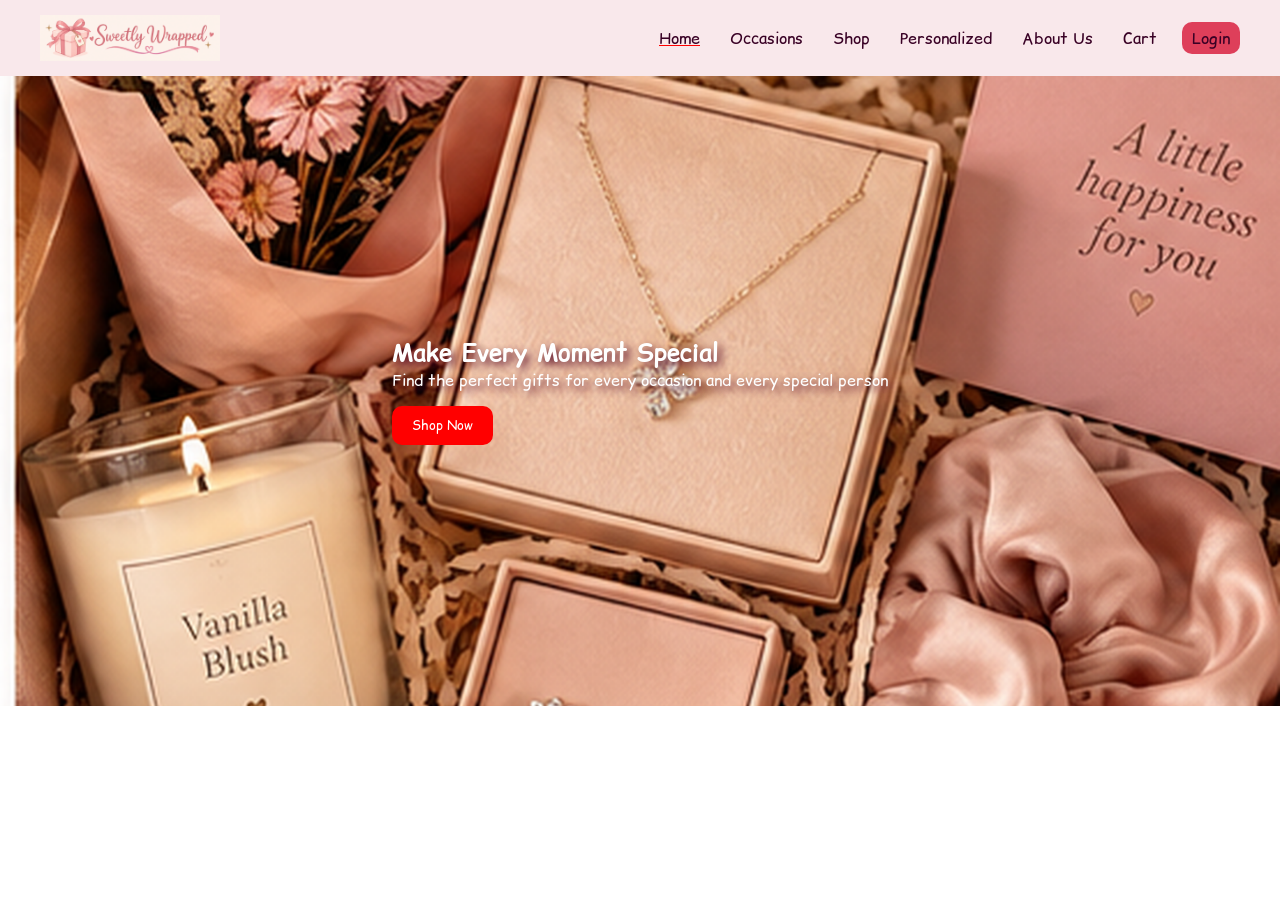
==== index.html @ 9449c94b "first commit" ====
<!DOCTYPE html>
<html lang="en">

<head>
    <meta charset="UTF-8">
    <meta name="viewport" content="width=device-width, initial-scale=1.0">
    <title>Sweetly Wrapped</title>
    <link rel="stylesheet" href="css/style.css">
    <link rel="shortcut icon" href="images/logo.png" type="image/x-icon">

    <link rel="preconnect" href="https://fonts.googleapis.com">
    <link rel="preconnect" href="https://fonts.gstatic.com" crossorigin>
    <link
        href="https://fonts.googleapis.com/css2?family=Comic+Relief:wght@400;700&family=Roboto:ital,wght@0,100..900;1,100..900&family=Rubik:ital,wght@0,300..900;1,300..900&display=swap"
        rel="stylesheet">

<body>

    <header>
        <nav>
            <div>

                <img src="images/logo.png" alt="Logo" width="180px" title="sweetly wrapped logo">


                <ul id="navMenu">
                    <li><a href="index.html" class="active">Home</a></li>
                    <li><a href="occasions.html">Occasions</a></li>
                    <li><a href="shop.html">Shop</a></li>
                    <li><a href="personalized.html">Personalized </a></li>
                    <li><a href="aboutus.html">About Us</a></li>
                    <li><a href="cart.html">Cart <i class="fa-solid fa-cart-shopping"></i></a></li>
                    <li><a href="login.html">Login <i class="fa-solid fa-right-to-bracket"></i></a></li>
                </ul>
            </div>
        </nav>
    </header>

    <!-- Hero Section -->
    <section class="hero">
        <div class="hero-content">
            <h1>Make Every Moment Special</h1>
            <p>Find the perfect gifts for every occasion and every special person</p>
            <button>Shop Now</button>

        </div>
    </section>

</body>

</html>
---- css/style.css ----
* {
    margin: 0;
    padding: 0;
    box-sizing: border-box;
    font-family: "Comic Relief", system-ui;

}

nav div a {
    text-decoration: none;
    color: rgb(57, 1, 37);
    /*background-color: aquamarine;*/
    padding: 5px;
}

nav div {
    display: flex;
    justify-content: space-between;
    align-items: center;
    background-color: rgb(249, 232, 235);
    padding: 15px 40px;
}

ul {
    display: flex;
    list-style: none;
    gap: 20px;
}

a:hover {
    color: rgb(240, 31, 170);
}

nav div li:last-child a {
    background-color: rgb(222, 63, 90);
    padding: 5px 10px;
    border-radius: 10px;

}

nav div li:last-child a:hover {
    color: rgb(57, 1, 37);
    background-color: rgb(179, 82, 98);
}

nav div h2 {
    color: white;
}

.active {
    text-decoration: underline red;
}

.hero {
    height: 70vh;
    background: url('../images/hero2.png');
    background-size: cover;
    background-repeat: no-repeat;
    display: flex;
    justify-content: center;
    align-items: center;
    color: white;
    text-shadow: 4px 4px 8px#5a0d27;
}

.hero button {
    background-color: red;
    color: white;
    /* tb lr */
    padding: 10px 20px;
    border: none;
    border-radius: 10px;
    margin-top: 15px;
    cursor: pointer;
}

.hero button:hover {
    background-color: darkred;
}


/* LOGIN */
/* Common Background */
.login-container,
.signup-container {
    min-height: calc(100vh - 100px);
    display: flex;
    justify-content: center;
    align-items: center;
    padding: 40px 20px;
    background: #fff0f5;
}

/* Login & Signup Box */
.login-box,
.signup-box {
    background: white;
    width: 400px;
    padding: 40px;
    border-radius: 20px;
    box-shadow: 0 10px 30px rgba(214, 51, 108, 0.15);
}

/* Heading */
.login-box h1,
.signup-box h1 {
    text-align: center;
    color: #d6336c;
    margin-bottom: 10px;
    font-family: "Rubik", sans-serif;
}

/* Subtitle */
.login-box .subtitle,
.signup-box .subtitle {
    text-align: center;
    color: #777;
    margin-bottom: 30px;
    font-family: "Roboto", sans-serif;
}

/* Form */
.login-box form,
.signup-box form {
    display: flex;
    flex-direction: column;
}

/* Labels */
.login-box form label,
.signup-box form label {
    color: #555;
    font-weight: bold;
    margin-bottom: 7px;
    font-family: "Roboto", sans-serif;
}

/* Input Fields */
.login-box input[type="email"],
.login-box input[type="password"],
.signup-box input[type="text"],
.signup-box input[type="email"],
.signup-box input[type="password"] {
    padding: 13px;
    border: 1px solid #f3b6c9;
    border-radius: 8px;
    margin-bottom: 18px;
    font-size: 14px;
    outline: none;
    font-family: "Roboto", sans-serif;
}

/* Input Focus */
.login-box input:focus,
.signup-box input:focus {
    border-color: #d6336c;
    box-shadow: 0 0 5px rgba(214, 51, 108, 0.15);
}

/* Remember Me + Forgot Password */
.options {
    display: flex;
    justify-content: space-between;
    align-items: center;
    margin-bottom: 25px;
    font-size: 13px;
}

/* Remember Me */
.remember {
    display: flex;
    align-items: center;
    gap: 5px;
}

.remember input {
    accent-color: #d6336c;
}

/* Links */
.options a,
.signup a,
.login a {
    color: #d6336c;
    text-decoration: none;
    font-weight: bold;
}

.options a:hover,
.signup a:hover,
.login a:hover {
    text-decoration: underline;
}

/* Button */
.login-box button,
.signup-box button {
    background: #d6336c;
    color: white;
    border: none;
    padding: 14px;
    border-radius: 8px;
    font-size: 16px;
    font-weight: bold;
    cursor: pointer;
    transition: 0.3s;
}

/* Button Hover */
.login-box button:hover,
.signup-box button:hover {
    background: #5a0d27;
   
}

/* Bottom Text */
.signup,
.login {
    text-align: center;
    margin-top: 25px;
    color: #777;
    font-size: 14px;
    font-family: "Roboto", sans-serif;
}
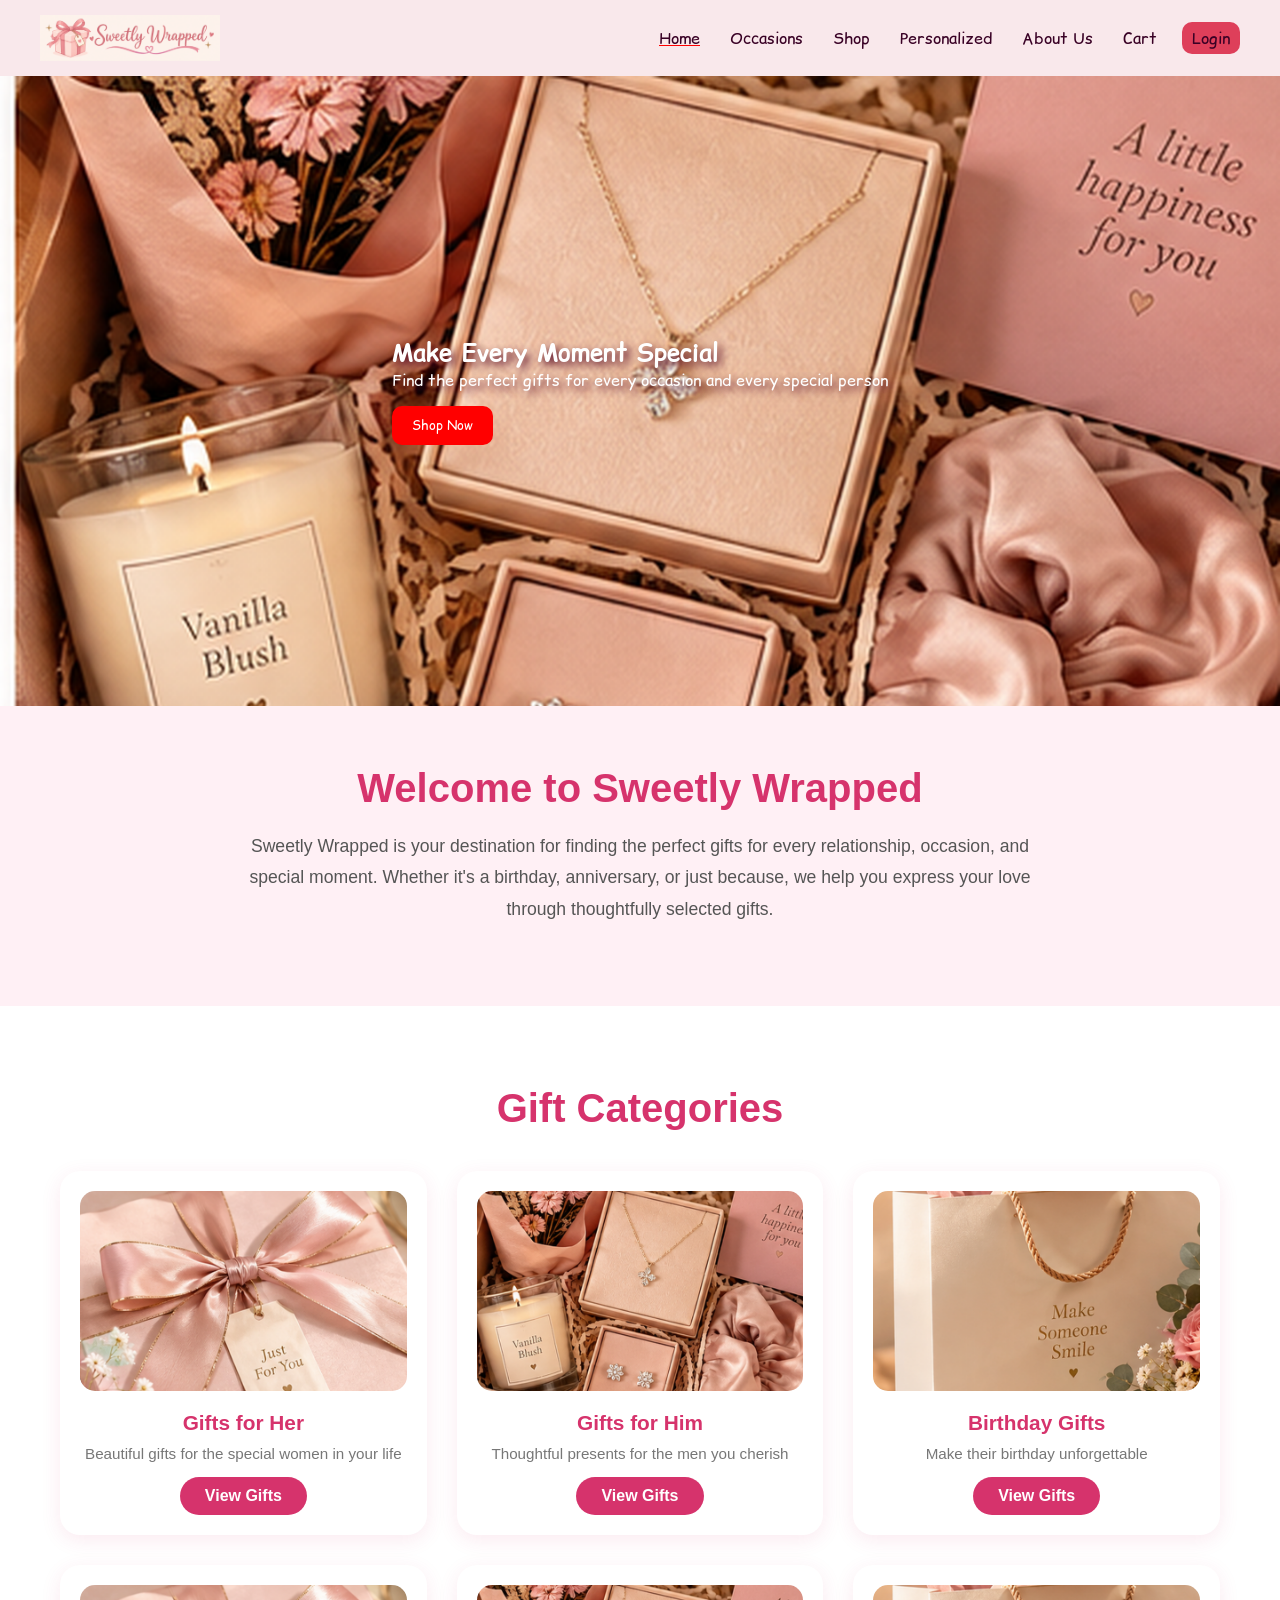
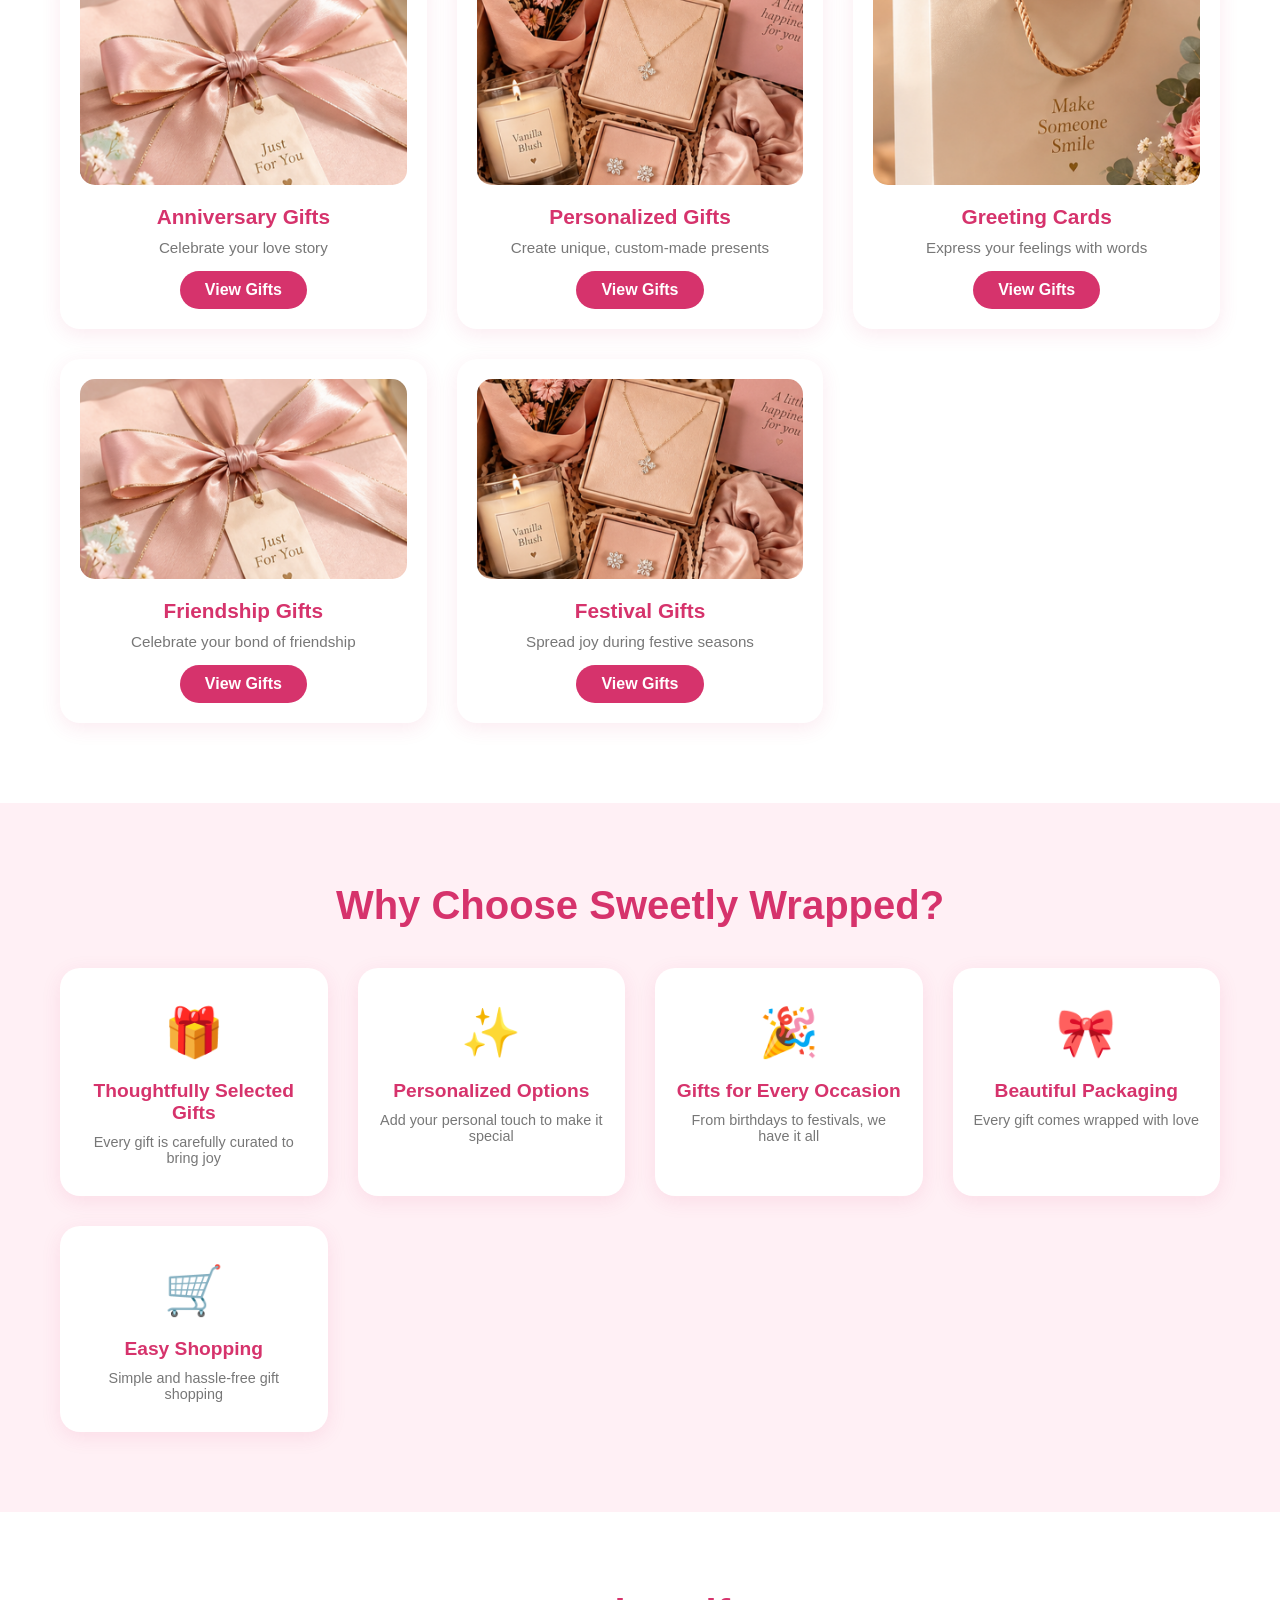
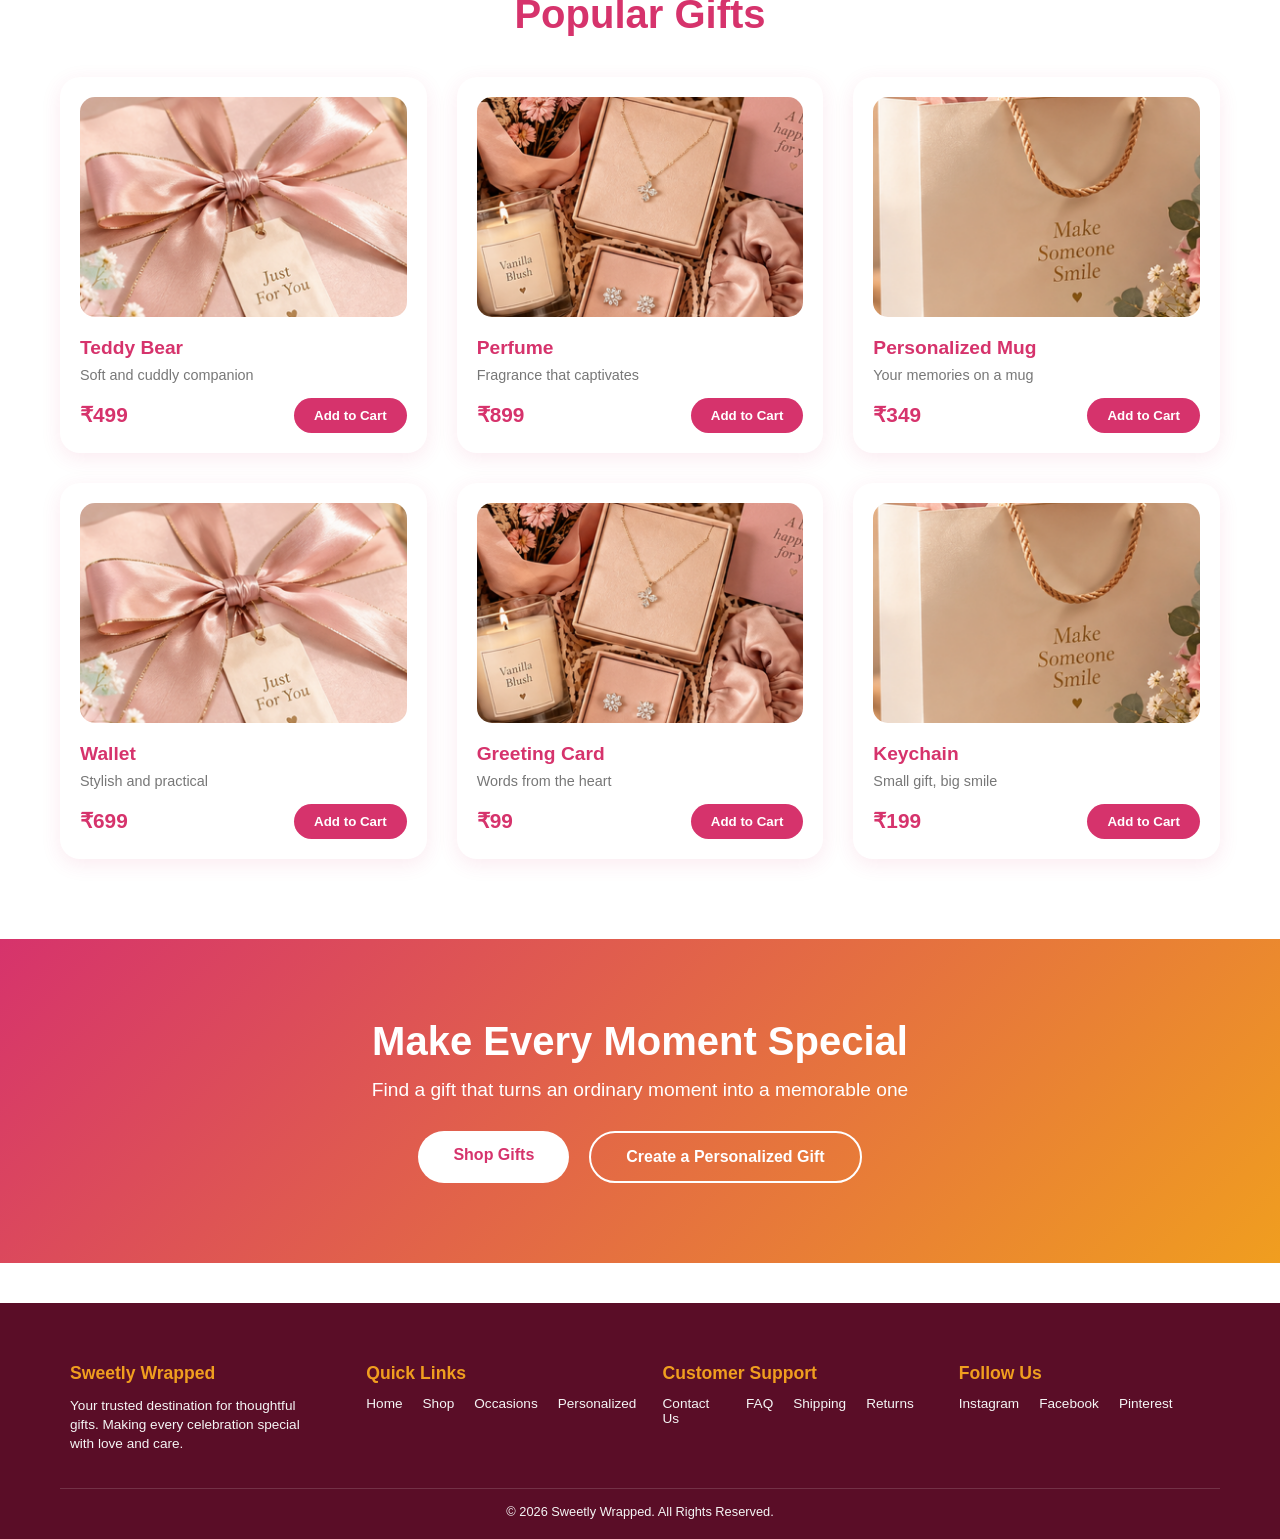
==== commit 17ae0307: "updated project" ====
--- a/index.html
+++ b/index.html
@@ -46,6 +46,221 @@
         </div>
     </section>
 
+    <!-- About Section -->
+    <section class="about-section">
+        <div class="container">
+            <h2>Welcome to Sweetly Wrapped</h2>
+            <p>Sweetly Wrapped is your destination for finding the perfect gifts for every relationship, occasion, and special moment. Whether it's a birthday, anniversary, or just because, we help you express your love through thoughtfully selected gifts.</p>
+        </div>
+    </section>
+
+    <!-- Gift Categories Section -->
+    <section class="categories-section">
+        <div class="container">
+            <h2 class="section-title">Gift Categories</h2>
+            <div class="categories-grid">
+                <div class="category-card">
+                    <img src="images/hero1.png" alt="Gifts for Her">
+                    <h3>Gifts for Her</h3>
+                    <p>Beautiful gifts for the special women in your life</p>
+                    <a href="shop.html" class="btn-view">View Gifts</a>
+                </div>
+                <div class="category-card">
+                    <img src="images/hero2.png" alt="Gifts for Him">
+                    <h3>Gifts for Him</h3>
+                    <p>Thoughtful presents for the men you cherish</p>
+                    <a href="shop.html" class="btn-view">View Gifts</a>
+                </div>
+                <div class="category-card">
+                    <img src="images/hero3.png" alt="Birthday Gifts">
+                    <h3>Birthday Gifts</h3>
+                    <p>Make their birthday unforgettable</p>
+                    <a href="occasions.html" class="btn-view">View Gifts</a>
+                </div>
+                <div class="category-card">
+                    <img src="images/hero1.png" alt="Anniversary Gifts">
+                    <h3>Anniversary Gifts</h3>
+                    <p>Celebrate your love story</p>
+                    <a href="occasions.html" class="btn-view">View Gifts</a>
+                </div>
+                <div class="category-card">
+                    <img src="images/hero2.png" alt="Personalized Gifts">
+                    <h3>Personalized Gifts</h3>
+                    <p>Create unique, custom-made presents</p>
+                    <a href="personalized.html" class="btn-view">View Gifts</a>
+                </div>
+                <div class="category-card">
+                    <img src="images/hero3.png" alt="Greeting Cards">
+                    <h3>Greeting Cards</h3>
+                    <p>Express your feelings with words</p>
+                    <a href="shop.html" class="btn-view">View Gifts</a>
+                </div>
+                <div class="category-card">
+                    <img src="images/hero1.png" alt="Friendship Gifts">
+                    <h3>Friendship Gifts</h3>
+                    <p>Celebrate your bond of friendship</p>
+                    <a href="occasions.html" class="btn-view">View Gifts</a>
+                </div>
+                <div class="category-card">
+                    <img src="images/hero2.png" alt="Festival Gifts">
+                    <h3>Festival Gifts</h3>
+                    <p>Spread joy during festive seasons</p>
+                    <a href="occasions.html" class="btn-view">View Gifts</a>
+                </div>
+            </div>
+        </div>
+    </section>
+
+    <!-- Why Choose Us Section -->
+    <section class="features-section">
+        <div class="container">
+            <h2 class="section-title">Why Choose Sweetly Wrapped?</h2>
+            <div class="features-grid">
+                <div class="feature-card">
+                    <div class="feature-icon">🎁</div>
+                    <h3>Thoughtfully Selected Gifts</h3>
+                    <p>Every gift is carefully curated to bring joy</p>
+                </div>
+                <div class="feature-card">
+                    <div class="feature-icon">✨</div>
+                    <h3>Personalized Options</h3>
+                    <p>Add your personal touch to make it special</p>
+                </div>
+                <div class="feature-card">
+                    <div class="feature-icon">🎉</div>
+                    <h3>Gifts for Every Occasion</h3>
+                    <p>From birthdays to festivals, we have it all</p>
+                </div>
+                <div class="feature-card">
+                    <div class="feature-icon">🎀</div>
+                    <h3>Beautiful Packaging</h3>
+                    <p>Every gift comes wrapped with love</p>
+                </div>
+                <div class="feature-card">
+                    <div class="feature-icon">🛒</div>
+                    <h3>Easy Shopping</h3>
+                    <p>Simple and hassle-free gift shopping</p>
+                </div>
+            </div>
+        </div>
+    </section>
+
+    <!-- Popular Gifts Section -->
+    <section class="popular-section">
+        <div class="container">
+            <h2 class="section-title">Popular Gifts</h2>
+            <div class="products-grid">
+                <div class="product-card">
+                    <img src="images/hero1.png" alt="Teddy Bear">
+                    <h3>Teddy Bear</h3>
+                    <p>Soft and cuddly companion</p>
+                    <div class="product-footer">
+                        <span class="price">₹499</span>
+                        <button class="btn-add-cart">Add to Cart</button>
+                    </div>
+                </div>
+                <div class="product-card">
+                    <img src="images/hero2.png" alt="Perfume">
+                    <h3>Perfume</h3>
+                    <p>Fragrance that captivates</p>
+                    <div class="product-footer">
+                        <span class="price">₹899</span>
+                        <button class="btn-add-cart">Add to Cart</button>
+                    </div>
+                </div>
+                <div class="product-card">
+                    <img src="images/hero3.png" alt="Personalized Mug">
+                    <h3>Personalized Mug</h3>
+                    <p>Your memories on a mug</p>
+                    <div class="product-footer">
+                        <span class="price">₹349</span>
+                        <button class="btn-add-cart">Add to Cart</button>
+                    </div>
+                </div>
+                <div class="product-card">
+                    <img src="images/hero1.png" alt="Wallet">
+                    <h3>Wallet</h3>
+                    <p>Stylish and practical</p>
+                    <div class="product-footer">
+                        <span class="price">₹699</span>
+                        <button class="btn-add-cart">Add to Cart</button>
+                    </div>
+                </div>
+                <div class="product-card">
+                    <img src="images/hero2.png" alt="Greeting Card">
+                    <h3>Greeting Card</h3>
+                    <p>Words from the heart</p>
+                    <div class="product-footer">
+                        <span class="price">₹99</span>
+                        <button class="btn-add-cart">Add to Cart</button>
+                    </div>
+                </div>
+                <div class="product-card">
+                    <img src="images/hero3.png" alt="Keychain">
+                    <h3>Keychain</h3>
+                    <p>Small gift, big smile</p>
+                    <div class="product-footer">
+                        <span class="price">₹199</span>
+                        <button class="btn-add-cart">Add to Cart</button>
+                    </div>
+                </div>
+            </div>
+        </div>
+    </section>
+
+    <!-- CTA Section -->
+    <section class="cta-section">
+        <div class="container">
+            <h2>Make Every Moment Special</h2>
+            <p>Find a gift that turns an ordinary moment into a memorable one</p>
+            <div class="cta-buttons">
+                <a href="shop.html" class="btn-primary">Shop Gifts</a>
+                <a href="personalized.html" class="btn-secondary">Create a Personalized Gift</a>
+            </div>
+        </div>
+    </section>
+
+    <!-- Footer -->
+    <footer class="footer">
+        <div class="container">
+            <div class="footer-content">
+                <div class="footer-section">
+                    <h3>Sweetly Wrapped</h3>
+                    <p>Your trusted destination for thoughtful gifts. Making every celebration special with love and care.</p>
+                </div>
+                <div class="footer-section">
+                    <h3>Quick Links</h3>
+                    <ul>
+                        <li><a href="index.html">Home</a></li>
+                        <li><a href="shop.html">Shop</a></li>
+                        <li><a href="occasions.html">Occasions</a></li>
+                        <li><a href="personalized.html">Personalized</a></li>
+                    </ul>
+                </div>
+                <div class="footer-section">
+                    <h3>Customer Support</h3>
+                    <ul>
+                        <li><a href="#">Contact Us</a></li>
+                        <li><a href="#">FAQ</a></li>
+                        <li><a href="#">Shipping</a></li>
+                        <li><a href="#">Returns</a></li>
+                    </ul>
+                </div>
+                <div class="footer-section">
+                    <h3>Follow Us</h3>
+                    <ul>
+                        <li><a href="#">Instagram</a></li>
+                        <li><a href="#">Facebook</a></li>
+                        <li><a href="#">Pinterest</a></li>
+                    </ul>
+                </div>
+            </div>
+            <div class="footer-bottom">
+                <p>&copy; 2026 Sweetly Wrapped. All Rights Reserved.</p>
+            </div>
+        </div>
+    </footer>
+
 </body>
 
 </html>
--- a/css/style.css
+++ b/css/style.css
@@ -221,4 +221,837 @@
     color: #777;
     font-size: 14px;
     font-family: "Roboto", sans-serif;
+}
+
+/* Container */
+.container {
+    max-width: 1200px;
+    margin: 0 auto;
+    padding: 0 20px;
+}
+
+/* About Section */
+.about-section {
+    padding: 60px 20px;
+    background: #fff0f5;
+    text-align: center;
+}
+
+.about-section h2 {
+    color: #d6336c;
+    font-size: 2.5rem;
+    margin-bottom: 20px;
+    font-family: "Rubik", sans-serif;
+}
+
+.about-section p {
+    color: #555;
+    font-size: 1.1rem;
+    max-width: 800px;
+    margin: 0 auto 20px;
+    line-height: 1.8;
+    font-family: "Roboto", sans-serif;
+}
+
+/* Values Grid */
+.values-grid {
+    display: grid;
+    grid-template-columns: repeat(auto-fit, minmax(300px, 1fr));
+    gap: 30px;
+    max-width: 1000px;
+    margin: 0 auto;
+}
+
+.value-item {
+    background: white;
+    padding: 30px;
+    border-radius: 15px;
+    box-shadow: 0 5px 15px rgba(214, 51, 108, 0.1);
+    text-align: left;
+}
+
+.value-item h3 {
+    color: #d6336c;
+    font-size: 1.3rem;
+    margin-bottom: 10px;
+    font-family: "Rubik", sans-serif;
+}
+
+.value-item p {
+    color: #777;
+    font-size: 0.95rem;
+    line-height: 1.6;
+    margin: 0;
+    font-family: "Roboto", sans-serif;
+}
+
+/* Contact Info */
+.contact-info {
+    display: grid;
+    grid-template-columns: repeat(auto-fit, minmax(250px, 1fr));
+    gap: 30px;
+    max-width: 800px;
+    margin: 0 auto;
+}
+
+.contact-item {
+    background: white;
+    padding: 30px;
+    border-radius: 15px;
+    box-shadow: 0 5px 15px rgba(214, 51, 108, 0.1);
+}
+
+.contact-item h3 {
+    color: #d6336c;
+    font-size: 1.2rem;
+    margin-bottom: 10px;
+    font-family: "Rubik", sans-serif;
+}
+
+.contact-item p {
+    color: #777;
+    font-size: 1rem;
+    margin: 0;
+    font-family: "Roboto", sans-serif;
+}
+
+/* Section Titles */
+.section-title {
+    text-align: center;
+    color: #d6336c;
+    font-size: 2.5rem;
+    margin-bottom: 40px;
+    font-family: "Rubik", sans-serif;
+}
+
+/* Categories Section */
+.categories-section {
+    padding: 80px 20px;
+    background: #fff;
+}
+
+.categories-grid {
+    display: grid;
+    grid-template-columns: repeat(auto-fit, minmax(280px, 1fr));
+    gap: 30px;
+}
+
+.category-card {
+    background: #fff;
+    border-radius: 20px;
+    padding: 20px;
+    box-shadow: 0 5px 20px rgba(214, 51, 108, 0.1);
+    text-align: center;
+    transition: transform 0.3s, box-shadow 0.3s;
+}
+
+.category-card:hover {
+    transform: translateY(-10px);
+    box-shadow: 0 10px 30px rgba(214, 51, 108, 0.2);
+}
+
+.category-card img {
+    width: 100%;
+    height: 200px;
+    object-fit: cover;
+    border-radius: 15px;
+    margin-bottom: 15px;
+}
+
+.category-card h3 {
+    color: #d6336c;
+    font-size: 1.3rem;
+    margin-bottom: 10px;
+    font-family: "Rubik", sans-serif;
+}
+
+.category-card p {
+    color: #777;
+    font-size: 0.95rem;
+    margin-bottom: 15px;
+    font-family: "Roboto", sans-serif;
+}
+
+.btn-view {
+    display: inline-block;
+    background: #d6336c;
+    color: white;
+    padding: 10px 25px;
+    border-radius: 25px;
+    text-decoration: none;
+    font-weight: bold;
+    transition: background 0.3s;
+    font-family: "Roboto", sans-serif;
+}
+
+.btn-view:hover {
+    background: #5a0d27;
+}
+
+/* Features Section */
+.features-section {
+    padding: 80px 20px;
+    background: #fff0f5;
+}
+
+.features-grid {
+    display: grid;
+    grid-template-columns: repeat(auto-fit, minmax(220px, 1fr));
+    gap: 30px;
+}
+
+.feature-card {
+    background: white;
+    border-radius: 20px;
+    padding: 30px 20px;
+    text-align: center;
+    box-shadow: 0 5px 20px rgba(214, 51, 108, 0.1);
+    transition: transform 0.3s;
+}
+
+.feature-card:hover {
+    transform: translateY(-5px);
+}
+
+.feature-icon {
+    font-size: 3rem;
+    margin-bottom: 15px;
+}
+
+.feature-card h3 {
+    color: #d6336c;
+    font-size: 1.2rem;
+    margin-bottom: 10px;
+    font-family: "Rubik", sans-serif;
+}
+
+.feature-card p {
+    color: #777;
+    font-size: 0.9rem;
+    font-family: "Roboto", sans-serif;
+}
+
+/* Popular Section */
+.popular-section {
+    padding: 80px 20px;
+    background: #fff;
+}
+
+.products-grid {
+    display: grid;
+    grid-template-columns: repeat(auto-fit, minmax(280px, 1fr));
+    gap: 30px;
+}
+
+.product-card {
+    background: white;
+    border-radius: 20px;
+    padding: 20px;
+    box-shadow: 0 5px 20px rgba(214, 51, 108, 0.1);
+    transition: transform 0.3s, box-shadow 0.3s;
+}
+
+.product-card:hover {
+    transform: translateY(-10px);
+    box-shadow: 0 10px 30px rgba(214, 51, 108, 0.2);
+}
+
+.product-card img {
+    width: 100%;
+    height: 220px;
+    object-fit: cover;
+    border-radius: 15px;
+    margin-bottom: 15px;
+}
+
+.product-card h3 {
+    color: #d6336c;
+    font-size: 1.2rem;
+    margin-bottom: 8px;
+    font-family: "Rubik", sans-serif;
+}
+
+.product-card p {
+    color: #777;
+    font-size: 0.9rem;
+    margin-bottom: 15px;
+    font-family: "Roboto", sans-serif;
+}
+
+.product-footer {
+    display: flex;
+    justify-content: space-between;
+    align-items: center;
+}
+
+.price {
+    color: #d6336c;
+    font-size: 1.3rem;
+    font-weight: bold;
+    font-family: "Rubik", sans-serif;
+}
+
+.btn-add-cart {
+    background: #d6336c;
+    color: white;
+    border: none;
+    padding: 10px 20px;
+    border-radius: 25px;
+    cursor: pointer;
+    font-weight: bold;
+    transition: background 0.3s;
+    font-family: "Roboto", sans-serif;
+}
+
+.btn-add-cart:hover {
+    background: #5a0d27;
+}
+
+/* CTA Section */
+.cta-section {
+    padding: 80px 20px;
+    background: linear-gradient(135deg, #d6336c 0%, #f09e1f 100%);
+    text-align: center;
+    color: white;
+}
+
+.cta-section h2 {
+    font-size: 2.5rem;
+    margin-bottom: 15px;
+    font-family: "Rubik", sans-serif;
+}
+
+.cta-section p {
+    font-size: 1.2rem;
+    margin-bottom: 30px;
+    font-family: "Roboto", sans-serif;
+}
+
+.cta-buttons {
+    display: flex;
+    justify-content: center;
+    gap: 20px;
+    flex-wrap: wrap;
+}
+
+.btn-primary {
+    background: white;
+    color: #d6336c;
+    padding: 15px 35px;
+    border-radius: 30px;
+    text-decoration: none;
+    font-weight: bold;
+    transition: transform 0.3s, box-shadow 0.3s;
+    font-family: "Roboto", sans-serif;
+}
+
+.btn-primary:hover {
+    transform: translateY(-3px);
+    box-shadow: 0 5px 20px rgba(0, 0, 0, 0.2);
+}
+
+.btn-secondary {
+    background: transparent;
+    color: white;
+    border: 2px solid white;
+    padding: 15px 35px;
+    border-radius: 30px;
+    text-decoration: none;
+    font-weight: bold;
+    transition: background 0.3s;
+    font-family: "Roboto", sans-serif;
+}
+
+.btn-secondary:hover {
+    background: rgba(255, 255, 255, 0.2);
+}
+
+/* Footer */
+.footer {
+    background: #5a0d27;
+    color: white;
+    padding: 50px 20px 20px;
+    margin-top: 40px;
+    clear: both;
+}
+
+.footer-content {
+    display: grid;
+    grid-template-columns: repeat(auto-fit, minmax(180px, 1fr));
+    gap: 25px;
+    margin-bottom: 25px;
+}
+
+.footer-section {
+    padding: 10px;
+}
+
+.footer-section h3 {
+    color: #f09e1f;
+    font-size: 1.1rem;
+    margin-bottom: 12px;
+    font-family: "Rubik", sans-serif;
+    font-weight: 600;
+}
+
+.footer-section p {
+    color: #f5f5f5;
+    font-size: 0.85rem;
+    line-height: 1.4;
+    font-family: "Roboto", sans-serif;
+    margin: 0;
+}
+
+.footer-section ul {
+    list-style: none;
+    padding: 0;
+    margin: 0;
+}
+
+.footer-section ul li {
+    margin-bottom: 6px;
+}
+
+.footer-section ul li a {
+    color: #f5f5f5;
+    text-decoration: none;
+    transition: color 0.3s;
+    font-family: "Roboto", sans-serif;
+    font-size: 0.85rem;
+    display: block;
+}
+
+.footer-section ul li a:hover {
+    color: #f09e1f;
+}
+
+.footer-bottom {
+    text-align: center;
+    padding-top: 15px;
+    border-top: 1px solid rgba(255, 255, 255, 0.15);
+    margin-top: 15px;
+    clear: both;
+}
+
+.footer-bottom p {
+    color: #f5f5f5;
+    font-size: 0.8rem;
+    font-family: "Roboto", sans-serif;
+    margin: 0;
+}
+
+/* Shop Hero */
+.shop-hero {
+    background: linear-gradient(135deg, #d6336c 0%, #f09e1f 100%);
+    padding: 60px 20px;
+    text-align: center;
+    color: white;
+}
+
+.shop-hero h1 {
+    font-size: 2.5rem;
+    margin-bottom: 15px;
+    font-family: "Rubik", sans-serif;
+}
+
+.shop-hero p {
+    font-size: 1.2rem;
+    font-family: "Roboto", sans-serif;
+}
+
+/* Filter Section */
+.filter-section {
+    padding: 40px 20px;
+    background: #fff0f5;
+}
+
+.filter-buttons {
+    display: flex;
+    justify-content: center;
+    gap: 15px;
+    flex-wrap: wrap;
+}
+
+.filter-btn {
+    background: white;
+    color: #d6336c;
+    border: 2px solid #d6336c;
+    padding: 10px 25px;
+    border-radius: 25px;
+    cursor: pointer;
+    font-weight: bold;
+    transition: all 0.3s;
+    font-family: "Roboto", sans-serif;
+}
+
+.filter-btn:hover,
+.filter-btn.active {
+    background: #d6336c;
+    color: white;
+}
+
+/* Shop Products */
+.shop-products {
+    padding: 60px 20px;
+    background: #fff;
+}
+
+/* Occasion Section */
+.occasion-section {
+    padding: 60px 20px;
+    background: #fff;
+}
+
+.occasion-title {
+    color: #d6336c;
+    font-size: 2rem;
+    margin-bottom: 30px;
+    font-family: "Rubik", sans-serif;
+}
+
+/* Personalized Form Section */
+.personalized-form-section {
+    padding: 60px 20px;
+    background: #fff0f5;
+}
+
+.form-container {
+    max-width: 700px;
+    margin: 0 auto;
+    background: white;
+    padding: 40px;
+    border-radius: 20px;
+    box-shadow: 0 10px 30px rgba(214, 51, 108, 0.15);
+}
+
+.form-container h2 {
+    text-align: center;
+    color: #d6336c;
+    font-size: 2rem;
+    margin-bottom: 30px;
+    font-family: "Rubik", sans-serif;
+}
+
+.form-group {
+    margin-bottom: 25px;
+}
+
+.form-group label {
+    display: block;
+    color: #555;
+    font-weight: bold;
+    margin-bottom: 8px;
+    font-family: "Roboto", sans-serif;
+}
+
+.form-group input[type="text"],
+.form-group input[type="email"],
+.form-group input[type="number"],
+.form-group select,
+.form-group textarea {
+    width: 100%;
+    padding: 15px;
+    border: 1px solid #f3b6c9;
+    border-radius: 10px;
+    font-size: 14px;
+    outline: none;
+    font-family: "Roboto", sans-serif;
+    transition: border-color 0.3s, box-shadow 0.3s;
+}
+
+.form-group input:focus,
+.form-group select:focus,
+.form-group textarea:focus {
+    border-color: #d6336c;
+    box-shadow: 0 0 5px rgba(214, 51, 108, 0.15);
+}
+
+.form-group small {
+    display: block;
+    margin-top: 5px;
+    color: #999;
+    font-size: 0.85rem;
+    font-family: "Roboto", sans-serif;
+}
+
+.btn-submit {
+    width: 100%;
+    background: #d6336c;
+    color: white;
+    border: none;
+    padding: 15px;
+    border-radius: 10px;
+    font-size: 16px;
+    font-weight: bold;
+    cursor: pointer;
+    transition: background 0.3s;
+    font-family: "Roboto", sans-serif;
+}
+
+.btn-submit:hover {
+    background: #5a0d27;
+}
+
+/* Cart Section */
+.cart-section {
+    padding: 60px 20px;
+    background: #fff0f5;
+}
+
+.cart-container {
+    display: grid;
+    grid-template-columns: 2fr 1fr;
+    gap: 40px;
+    max-width: 1200px;
+    margin: 0 auto;
+    align-items: start;
+}
+
+.cart-items {
+    align-self: start;
+}
+
+.order-summary {
+    align-self: start;
+}
+
+.cart-items h2,
+.order-summary h2 {
+    color: #d6336c;
+    font-size: 1.8rem;
+    margin-bottom: 25px;
+    font-family: "Rubik", sans-serif;
+}
+
+.cart-item {
+    display: grid;
+    grid-template-columns: 120px 1fr auto auto auto;
+    gap: 20px;
+    align-items: center;
+    background: white;
+    padding: 20px;
+    border-radius: 15px;
+    margin-bottom: 20px;
+    box-shadow: 0 5px 15px rgba(214, 51, 108, 0.1);
+}
+
+.cart-item img {
+    width: 100px;
+    height: 100px;
+    object-fit: cover;
+    border-radius: 10px;
+}
+
+.item-details h3 {
+    color: #d6336c;
+    font-size: 1.1rem;
+    margin-bottom: 5px;
+    font-family: "Rubik", sans-serif;
+}
+
+.item-details p {
+    color: #777;
+    font-size: 0.9rem;
+    margin-bottom: 5px;
+    font-family: "Roboto", sans-serif;
+}
+
+.item-price {
+    color: #d6336c;
+    font-weight: bold;
+    font-size: 1.1rem;
+    font-family: "Rubik", sans-serif;
+}
+
+.item-quantity label {
+    display: block;
+    color: #555;
+    font-size: 0.85rem;
+    margin-bottom: 5px;
+    font-family: "Roboto", sans-serif;
+}
+
+.item-quantity input {
+    width: 60px;
+    padding: 8px;
+    border: 1px solid #f3b6c9;
+    border-radius: 5px;
+    text-align: center;
+    font-family: "Roboto", sans-serif;
+}
+
+.item-subtotal {
+    text-align: center;
+}
+
+.item-subtotal span:first-child {
+    display: block;
+    color: #777;
+    font-size: 0.85rem;
+    margin-bottom: 5px;
+    font-family: "Roboto", sans-serif;
+}
+
+.subtotal-price {
+    color: #d6336c;
+    font-weight: bold;
+    font-size: 1.2rem;
+    font-family: "Rubik", sans-serif;
+}
+
+.btn-remove {
+    background: #dc3545;
+    color: white;
+    border: none;
+    padding: 8px 15px;
+    border-radius: 5px;
+    cursor: pointer;
+    font-size: 0.85rem;
+    transition: background 0.3s;
+    font-family: "Roboto", sans-serif;
+}
+
+.btn-remove:hover {
+    background: #c82333;
+}
+
+.order-summary {
+    background: white;
+    padding: 30px;
+    border-radius: 20px;
+    box-shadow: 0 5px 20px rgba(214, 51, 108, 0.1);
+    margin-top: 60px;
+}
+
+.summary-row {
+    display: flex;
+    justify-content: space-between;
+    padding: 15px 0;
+    border-bottom: 1px solid #f3b6c9;
+    font-family: "Roboto", sans-serif;
+}
+
+.summary-row.total {
+    border-bottom: none;
+    border-top: 2px solid #d6336c;
+    margin-top: 15px;
+    padding-top: 20px;
+    font-weight: bold;
+    font-size: 1.2rem;
+    color: #d6336c;
+    font-family: "Rubik", sans-serif;
+}
+
+.btn-checkout {
+    width: 100%;
+    background: #d6336c;
+    color: white;
+    border: none;
+    padding: 15px;
+    border-radius: 10px;
+    font-size: 16px;
+    font-weight: bold;
+    cursor: pointer;
+    margin-top: 20px;
+    transition: background 0.3s;
+    font-family: "Roboto", sans-serif;
+}
+
+.btn-checkout:hover {
+    background: #5a0d27;
+}
+
+/* Responsive Design */
+@media (max-width: 768px) {
+    nav div {
+        flex-direction: column;
+        gap: 15px;
+        padding: 15px 20px;
+    }
+
+    ul {
+        flex-wrap: wrap;
+        justify-content: center;
+        gap: 15px;
+    }
+
+    .hero {
+        height: 50vh;
+    }
+
+    .hero h1 {
+        font-size: 1.8rem;
+    }
+
+    .hero p {
+        font-size: 1rem;
+    }
+
+    .about-section h2,
+    .section-title,
+    .shop-hero h1,
+    .cta-section h2 {
+        font-size: 1.8rem;
+    }
+
+    .categories-grid,
+    .features-grid,
+    .products-grid {
+        grid-template-columns: 1fr;
+    }
+
+    .footer-content {
+        grid-template-columns: 1fr;
+    }
+
+    .cart-container {
+        grid-template-columns: 1fr;
+    }
+
+    .cart-item {
+        grid-template-columns: 1fr;
+        text-align: center;
+    }
+
+    .cart-item img {
+        margin: 0 auto;
+    }
+
+    .item-quantity,
+    .item-subtotal {
+        text-align: center;
+    }
+
+    .cta-buttons {
+        flex-direction: column;
+        align-items: center;
+    }
+
+    .filter-buttons {
+        flex-direction: column;
+        align-items: center;
+    }
+
+    .form-container {
+        padding: 25px;
+    }
+}
+
+@media (max-width: 480px) {
+    .hero h1 {
+        font-size: 1.5rem;
+    }
+
+    .hero p {
+        font-size: 0.9rem;
+    }
+
+    .category-card img,
+    .product-card img {
+        height: 180px;
+    }
+
+    .cart-item {
+        padding: 15px;
+    }
 }
